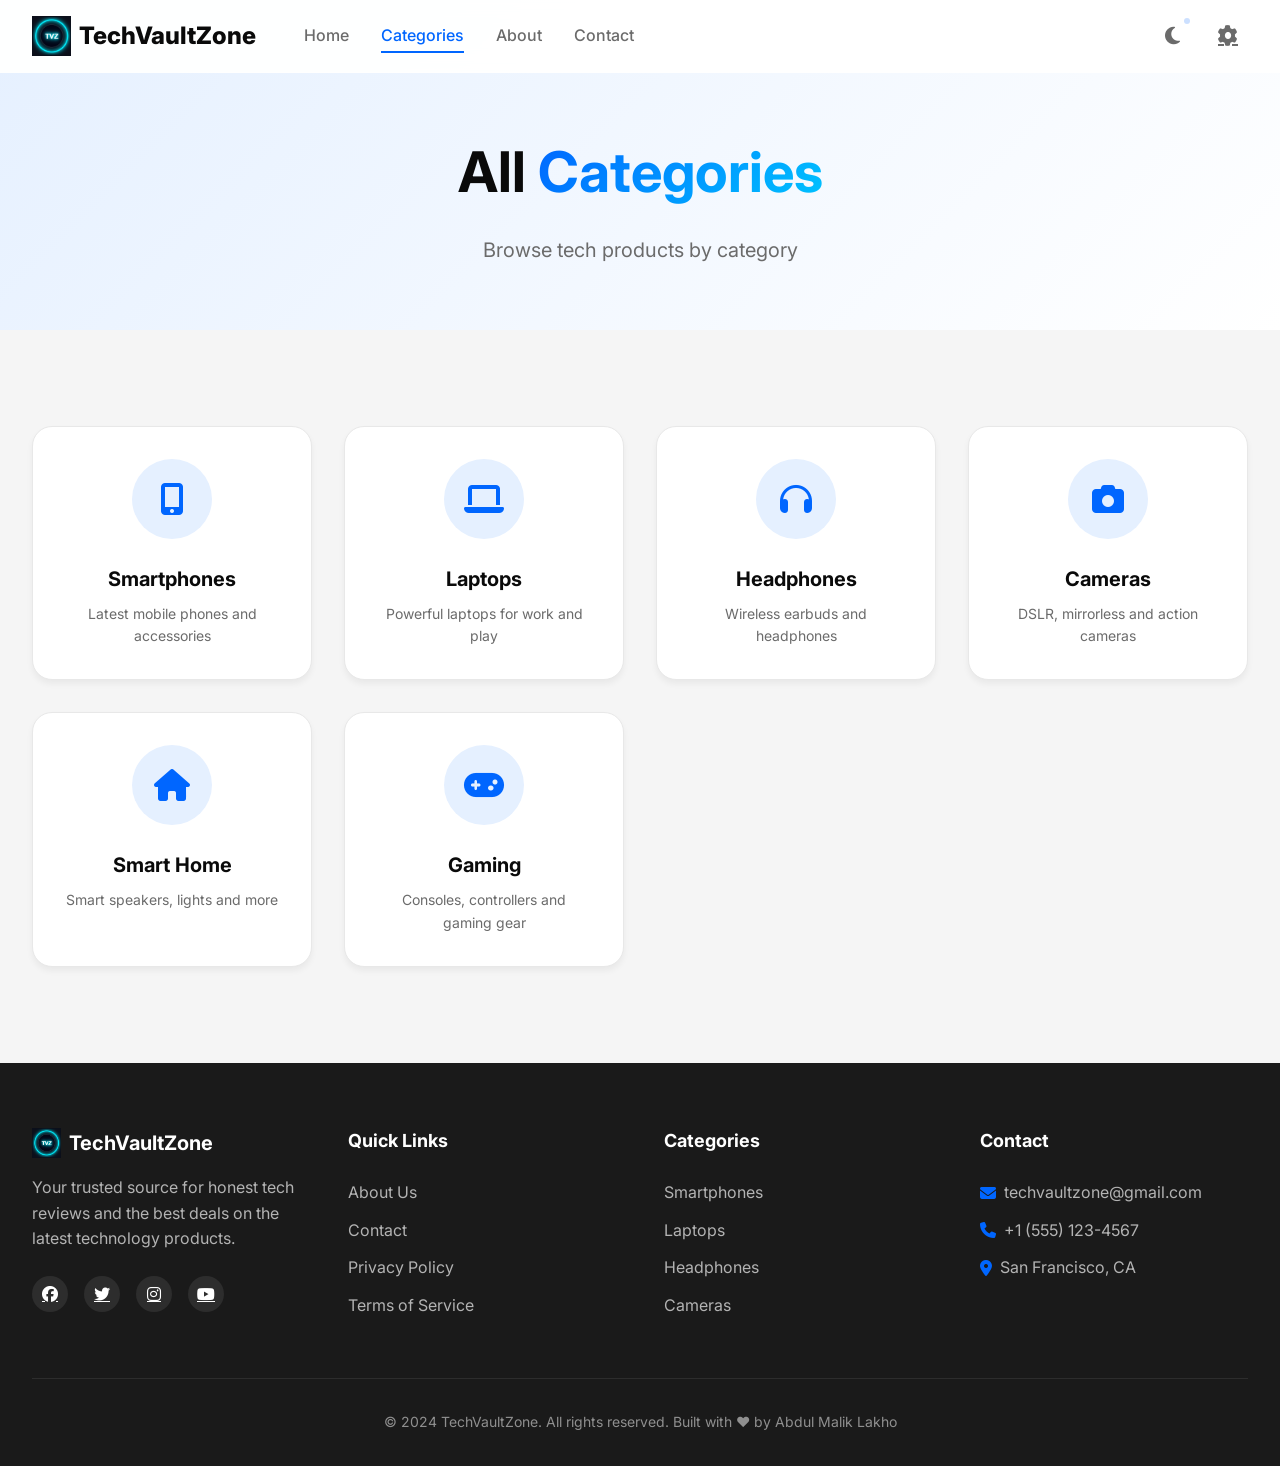
==== categories.html @ f453dc27 "Initial commit - Complete TechVaultZone website" ====
<!DOCTYPE html>
<html lang="en">
<head>
    <meta charset="UTF-8">
    <meta name="viewport" content="width=device-width, initial-scale=1.0">
    <title>All Categories - TechVaultZone</title>
    <link rel="icon" type="image/x-icon" href="images/favicon.ico">
    <link rel="preconnect" href="https://fonts.googleapis.com">
    <link rel="preconnect" href="https://fonts.gstatic.com" crossorigin>
    <link href="https://fonts.googleapis.com/css2?family=Inter:wght@300;400;500;600;700;800&display=swap" rel="stylesheet">
    <link rel="stylesheet" href="https://cdnjs.cloudflare.com/ajax/libs/font-awesome/6.4.0/css/all.min.css">
    <link rel="stylesheet" href="css/style.css">
</head>
<body>
    <nav class="navbar">
        <div class="nav-container">
            <div class="nav-left">
                <a href="index.html" class="logo">
                    <img src="images/logo.png" alt="TechVaultZone Logo" style="height: 40px;">
                    <span>TechVaultZone</span>
                </a>
                <button class="mobile-menu-btn" id="mobileMenuBtn">
                    <i class="fas fa-bars"></i>
                </button>
                <div class="nav-links" id="navLinks">
                    <a href="index.html">Home</a>
                    <a href="categories.html">Categories</a>
                    <a href="about.html">About</a>
                    <a href="contact.html">Contact</a>
                </div>
            </div>
            <div class="nav-right">
                <button class="theme-toggle" id="themeToggle">
                    <i class="fas fa-moon"></i>
                </button>
                <a href="admin/login.html" class="admin-link">
                    <i class="fas fa-cog"></i>
                </a>
            </div>
        </div>
    </nav>

    <section class="page-header">
        <div class="container">
            <h1>All <span class="gradient-text">Categories</span></h1>
            <p>Browse tech products by category</p>
        </div>
    </section>

    <section class="categories">
        <div class="container">
            <div class="category-grid" id="categoryGrid">
                <!-- Categories will be loaded from main.js -->
            </div>
        </div>
    </section>

    <footer class="footer">
        <div class="container">
            <div class="footer-grid">
                <div class="footer-col">
                    <div class="footer-logo">
                        <img src="images/logo.png" alt="TechVaultZone" style="height: 30px;">
                        <span>TechVaultZone</span>
                    </div>
                    <p>Your trusted source for honest tech reviews and the best deals on the latest technology products.</p>
                    <div class="social-links">
                        <a href="#" target="_blank"><i class="fab fa-facebook"></i></a>
                        <a href="#" target="_blank"><i class="fab fa-twitter"></i></a>
                        <a href="#" target="_blank"><i class="fab fa-instagram"></i></a>
                        <a href="#" target="_blank"><i class="fab fa-youtube"></i></a>
                    </div>
                </div>
                <div class="footer-col">
                    <h4>Quick Links</h4>
                    <ul>
                        <li><a href="about.html">About Us</a></li>
                        <li><a href="contact.html">Contact</a></li>
                        <li><a href="privacy.html">Privacy Policy</a></li>
                        <li><a href="terms.html">Terms of Service</a></li>
                    </ul>
                </div>
                <div class="footer-col">
                    <h4>Categories</h4>
                    <ul>
                        <li><a href="category.html?slug=smartphones">Smartphones</a></li>
                        <li><a href="category.html?slug=laptops">Laptops</a></li>
                        <li><a href="category.html?slug=headphones">Headphones</a></li>
                        <li><a href="category.html?slug=cameras">Cameras</a></li>
                    </ul>
                </div>
                <div class="footer-col">
                    <h4>Contact</h4>
                    <ul class="contact-info">
                        <li><i class="fas fa-envelope"></i> techvaultzone@gmail.com</li>
                        <li><i class="fas fa-phone"></i> +1 (555) 123-4567</li>
                        <li><i class="fas fa-map-marker-alt"></i> San Francisco, CA</li>
                    </ul>
                </div>
            </div>
            <div class="footer-bottom">
                <p>&copy; 2024 TechVaultZone. All rights reserved. Built with ❤️ by Abdul Malik Lakho</p>
            </div>
        </div>
    </footer>

    <script src="js/main.js"></script>
</body>
</html>
---- css/style.css ----
:root {
    --primary: #0066FF;
    --primary-dark: #0052CC;
    --primary-light: #E5F0FF;
    --secondary: #00C3FF;
    --dark: #0A0A0A;
    --gray-900: #1A1A1A;
    --gray-800: #2D2D2D;
    --gray-700: #404040;
    --gray-600: #6B6B6B;
    --gray-500: #8F8F8F;
    --gray-400: #B3B3B3;
    --gray-300: #D1D1D1;
    --gray-200: #E8E8E8;
    --gray-100: #F5F5F5;
    --white: #FFFFFF;
    --glass-bg: rgba(255, 255, 255, 0.95);
    --glass-border: rgba(255, 255, 255, 0.2);
    --shadow-sm: 0 4px 6px rgba(0,0,0,0.05);
    --shadow-md: 0 6px 12px rgba(0,0,0,0.1);
    --shadow-lg: 0 15px 25px rgba(0,0,0,0.1);
    --shadow-xl: 0 20px 40px rgba(0,0,0,0.15);
    --transition: all 0.3s cubic-bezier(0.4,0,0.2,1);
    --radius-sm: 4px;
    --radius-md: 8px;
    --radius-lg: 12px;
    --radius-xl: 20px;
    --radius-2xl: 30px;
    --radius-full: 9999px;
    --font-family: 'Inter', sans-serif;
}

[data-theme="dark"] {
    --dark: #FFFFFF;
    --gray-900: #F5F5F5;
    --gray-800: #E0E0E0;
    --gray-700: #CCCCCC;
    --gray-600: #B3B3B3;
    --gray-500: #999999;
    --gray-400: #808080;
    --gray-300: #666666;
    --gray-200: #4D4D4D;
    --gray-100: #333333;
    --white: #1A1A1A;
    --glass-bg: rgba(26,26,26,0.95);
}

* {
    margin: 0;
    padding: 0;
    box-sizing: border-box;
}

body {
    font-family: var(--font-family);
    background: var(--white);
    color: var(--dark);
    line-height: 1.6;
    transition: background-color 0.3s, color 0.3s;
    overflow-x: hidden;
}

.container {
    max-width: 1280px;
    margin: 0 auto;
    padding: 0 2rem;
}

/* Navbar */
.navbar {
    position: fixed;
    top: 0;
    left: 0;
    right: 0;
    background: var(--glass-bg);
    backdrop-filter: blur(10px);
    border-bottom: 1px solid var(--glass-border);
    z-index: 1000;
    padding: 1rem 0;
}

.nav-container {
    max-width: 1280px;
    margin: 0 auto;
    padding: 0 2rem;
    display: flex;
    justify-content: space-between;
    align-items: center;
}

.nav-left {
    display: flex;
    align-items: center;
    gap: 3rem;
}

.logo {
    display: flex;
    align-items: center;
    gap: 0.5rem;
    font-size: 1.5rem;
    font-weight: 800;
    color: var(--dark);
    text-decoration: none;
}

.logo img {
    height: 40px;
    width: auto;
}

.nav-links {
    display: flex;
    gap: 2rem;
}

.nav-links a {
    color: var(--gray-600);
    text-decoration: none;
    font-weight: 500;
    transition: var(--transition);
    position: relative;
}

.nav-links a::after {
    content: '';
    position: absolute;
    bottom: -4px;
    left: 0;
    width: 0;
    height: 2px;
    background: var(--primary);
    transition: var(--transition);
}

.nav-links a:hover,
.nav-links a.active {
    color: var(--primary);
}

.nav-links a:hover::after,
.nav-links a.active::after {
    width: 100%;
}

.nav-right {
    display: flex;
    align-items: center;
    gap: 1rem;
}

.theme-toggle,
.admin-link {
    background: none;
    border: none;
    color: var(--gray-600);
    font-size: 1.25rem;
    cursor: pointer;
    padding: 0.5rem;
    border-radius: 50%;
    transition: var(--transition);
    width: 40px;
    height: 40px;
    display: flex;
    align-items: center;
    justify-content: center;
}

.theme-toggle:hover,
.admin-link:hover {
    background: var(--gray-200);
    color: var(--primary);
}

.mobile-menu-btn {
    display: none;
    background: none;
    border: none;
    color: var(--dark);
    font-size: 1.5rem;
    cursor: pointer;
}

/* Hero Section */
.hero {
    min-height: 100vh;
    display: grid;
    grid-template-columns: 1fr 1fr;
    align-items: center;
    padding: 0 2rem;
    max-width: 1280px;
    margin: 0 auto;
    gap: 4rem;
    padding-top: 80px;
}

.hero-badge {
    display: inline-block;
    padding: 0.5rem 1rem;
    background: var(--primary-light);
    color: var(--primary);
    border-radius: var(--radius-full);
    font-size: 0.875rem;
    font-weight: 600;
    margin-bottom: 2rem;
}

.hero-title {
    font-size: 4rem;
    font-weight: 800;
    line-height: 1.2;
    margin-bottom: 1.5rem;
}

.gradient-text {
    background: linear-gradient(135deg, var(--primary), var(--secondary));
    -webkit-background-clip: text;
    -webkit-text-fill-color: transparent;
    background-clip: text;
}

.hero-subtitle {
    font-size: 1.25rem;
    color: var(--gray-600);
    margin-bottom: 2.5rem;
    max-width: 500px;
}

.hero-buttons {
    display: flex;
    gap: 1rem;
    margin-bottom: 3rem;
}

.btn {
    display: inline-flex;
    align-items: center;
    justify-content: center;
    padding: 0.875rem 2rem;
    border-radius: var(--radius-full);
    font-weight: 600;
    text-decoration: none;
    transition: var(--transition);
    cursor: pointer;
    border: none;
    font-size: 1rem;
}

.btn-primary {
    background: linear-gradient(135deg, var(--primary), var(--secondary));
    color: white;
    box-shadow: 0 10px 20px rgba(0,102,255,0.3);
}

.btn-primary:hover {
    transform: translateY(-2px);
    box-shadow: 0 15px 30px rgba(0,102,255,0.4);
}

.btn-outline {
    background: transparent;
    color: var(--dark);
    border: 2px solid var(--gray-300);
}

.btn-outline:hover {
    border-color: var(--primary);
    color: var(--primary);
}

.hero-stats {
    display: flex;
    gap: 3rem;
}

.stat-item {
    text-align: center;
}

.stat-number {
    display: block;
    font-size: 2rem;
    font-weight: 800;
    color: var(--dark);
}

.stat-label {
    color: var(--gray-600);
    font-size: 0.875rem;
}

.hero-image {
    position: relative;
}

.hero-image img {
    width: 100%;
    border-radius: var(--radius-xl);
    box-shadow: var(--shadow-xl);
}

.floating-card {
    position: absolute;
    background: var(--glass-bg);
    backdrop-filter: blur(10px);
    padding: 0.75rem 1.5rem;
    border-radius: var(--radius-full);
    display: flex;
    align-items: center;
    gap: 0.5rem;
    box-shadow: var(--shadow-lg);
    border: 1px solid var(--glass-border);
    animation: float 3s ease infinite;
}

.floating-card i {
    color: var(--primary);
}

@keyframes float {
    0%,100% { transform: translateY(0); }
    50% { transform: translateY(-10px); }
}

.card-1 {
    top: 20%;
    right: -10%;
}

.card-2 {
    bottom: 20%;
    left: -10%;
    animation-delay: 1.5s;
}

/* Categories Section */
.categories {
    padding: 6rem 0;
    background: var(--gray-100);
}

.section-header {
    text-align: center;
    margin-bottom: 4rem;
}

.section-header h2 {
    font-size: 3rem;
    font-weight: 800;
    margin-bottom: 1rem;
}

.section-header p {
    color: var(--gray-600);
    font-size: 1.125rem;
}

.category-grid {
    display: grid;
    grid-template-columns: repeat(auto-fit, minmax(250px, 1fr));
    gap: 2rem;
}

.category-card {
    background: var(--white);
    border-radius: var(--radius-xl);
    padding: 2rem;
    text-align: center;
    text-decoration: none;
    color: var(--dark);
    transition: var(--transition);
    box-shadow: var(--shadow-sm);
    border: 1px solid var(--gray-200);
}

.category-card:hover {
    transform: translateY(-10px);
    box-shadow: var(--shadow-lg);
}

.category-icon {
    width: 80px;
    height: 80px;
    background: var(--primary-light);
    border-radius: 50%;
    display: flex;
    align-items: center;
    justify-content: center;
    margin: 0 auto 1.5rem;
}

.category-icon i {
    font-size: 2rem;
    color: var(--primary);
}

.category-card h3 {
    font-size: 1.25rem;
    margin-bottom: 0.5rem;
}

.category-card p {
    color: var(--gray-600);
    font-size: 0.875rem;
}

/* Features Section */
.features {
    padding: 6rem 0;
}

.features-grid {
    display: grid;
    grid-template-columns: repeat(auto-fit, minmax(250px, 1fr));
    gap: 2rem;
}

.feature-card {
    text-align: center;
    padding: 2rem;
    border-radius: var(--radius-xl);
    background: var(--white);
    box-shadow: var(--shadow-sm);
    transition: var(--transition);
}

.feature-card:hover {
    transform: translateY(-5px);
    box-shadow: var(--shadow-lg);
}

.feature-card i {
    font-size: 2.5rem;
    color: var(--primary);
    margin-bottom: 1rem;
}

.feature-card h3 {
    font-size: 1.25rem;
    margin-bottom: 0.5rem;
}

.feature-card p {
    color: var(--gray-600);
}

/* About Preview */
.about-preview {
    padding: 6rem 0;
    background: var(--gray-100);
}

.about-grid {
    display: grid;
    grid-template-columns: 1fr 1fr;
    gap: 4rem;
    align-items: center;
}

.about-content h2 {
    font-size: 2.5rem;
    margin-bottom: 1rem;
}

.founder-title {
    color: var(--primary);
    font-weight: 600;
    margin-bottom: 1.5rem;
}

.about-content p {
    color: var(--gray-600);
    margin-bottom: 1rem;
    line-height: 1.8;
}

.about-image img {
    width: 100%;
    border-radius: var(--radius-xl);
    box-shadow: var(--shadow-lg);
}

/* Newsletter */
.newsletter {
    background: linear-gradient(135deg, var(--primary), var(--secondary));
    padding: 6rem 0;
    color: white;
}

.newsletter-content {
    text-align: center;
    max-width: 600px;
    margin: 0 auto;
}

.newsletter-content h2 {
    font-size: 2.5rem;
    margin-bottom: 1rem;
}

.newsletter-content p {
    font-size: 1.125rem;
    margin-bottom: 2rem;
    opacity: 0.9;
}

.newsletter-form {
    display: flex;
    gap: 1rem;
    max-width: 500px;
    margin: 0 auto 1rem;
}

.newsletter-form input {
    flex: 1;
    padding: 1rem 1.5rem;
    border: none;
    border-radius: var(--radius-full);
    font-size: 1rem;
    outline: none;
}

.newsletter-form .btn-primary {
    background: white;
    color: var(--primary);
    box-shadow: none;
}

.newsletter-note {
    font-size: 0.875rem;
    opacity: 0.8;
}

/* Footer */
.footer {
    background: var(--gray-900);
    color: white;
    padding: 4rem 0 2rem;
}

.footer-grid {
    display: grid;
    grid-template-columns: repeat(auto-fit, minmax(200px, 1fr));
    gap: 3rem;
    margin-bottom: 3rem;
}

.footer-logo {
    display: flex;
    align-items: center;
    gap: 0.5rem;
    font-size: 1.25rem;
    font-weight: 700;
    margin-bottom: 1rem;
}

.footer-logo img {
    height: 30px;
    width: auto;
}

.footer-col p {
    color: var(--gray-400);
    margin-bottom: 1.5rem;
}

.footer-col h4 {
    font-size: 1.125rem;
    margin-bottom: 1.5rem;
    color: white;
}

.footer-col ul {
    list-style: none;
}

.footer-col ul li {
    margin-bottom: 0.75rem;
}

.footer-col ul a {
    color: var(--gray-400);
    text-decoration: none;
    transition: var(--transition);
}

.footer-col ul a:hover {
    color: white;
    padding-left: 5px;
}

.social-links {
    display: flex;
    gap: 1rem;
}

.social-links a {
    width: 36px;
    height: 36px;
    background: var(--gray-800);
    border-radius: 50%;
    display: flex;
    align-items: center;
    justify-content: center;
    color: white;
    transition: var(--transition);
}

.social-links a:hover {
    background: var(--primary);
    transform: translateY(-3px);
}

.contact-info li {
    display: flex;
    align-items: center;
    gap: 0.5rem;
    color: var(--gray-400);
}

.contact-info i {
    color: var(--primary);
}

.footer-bottom {
    text-align: center;
    padding-top: 2rem;
    border-top: 1px solid var(--gray-800);
    color: var(--gray-500);
    font-size: 0.875rem;
}

/* Page Header */
.page-header {
    padding: 8rem 0 4rem;
    background: linear-gradient(135deg, var(--primary-light), transparent);
    text-align: center;
}

.page-header h1 {
    font-size: 3.5rem;
    margin-bottom: 1rem;
}

.page-header p {
    font-size: 1.25rem;
    color: var(--gray-600);
    max-width: 600px;
    margin: 0 auto;
}

/* Responsive */
@media (max-width: 1024px) {
    .hero {
        grid-template-columns: 1fr;
        text-align: center;
        gap: 2rem;
    }
    
    .hero-subtitle {
        margin: 0 auto 2.5rem;
    }
    
    .hero-buttons {
        justify-content: center;
    }
    
    .hero-stats {
        justify-content: center;
    }
    
    .about-grid {
        grid-template-columns: 1fr;
    }
}

@media (max-width: 768px) {
    .nav-links {
        display: none;
        position: absolute;
        top: 100%;
        left: 0;
        right: 0;
        background: var(--glass-bg);
        flex-direction: column;
        padding: 1rem;
        gap: 1rem;
        border-bottom: 1px solid var(--glass-border);
    }
    
    .nav-links.active {
        display: flex;
    }
    
    .mobile-menu-btn {
        display: block;
    }
    
    .hero-title {
        font-size: 2.5rem;
    }
    
    .section-header h2 {
        font-size: 2rem;
    }
    
    .floating-card {
        display: none;
    }
    
    .newsletter-form {
        flex-direction: column;
    }
    
    .footer-grid {
        grid-template-columns: 1fr;
        text-align: center;
    }
    
    .social-links {
        justify-content: center;
    }
    
    .contact-info li {
        justify-content: center;
    }
}

@media (max-width: 480px) {
    .hero-buttons {
        flex-direction: column;
    }
    
    .btn {
        width: 100%;
    }
    
    .hero-stats {
        flex-direction: column;
        gap: 1rem;
    }
}
/* Secret Admin Dot */
.theme-toggle {
    position: relative;
}

.secret-dot {
    position: absolute;
    top: 2px;
    right: 2px;
    width: 6px;
    height: 6px;
    background: var(--primary);
    border-radius: 50%;
    opacity: 0.2;
    pointer-events: none;
    transition: opacity 0.3s ease;
}

.theme-toggle:hover .secret-dot {
    opacity: 1;
}

/* Double-click message */
.secret-message {
    position: fixed;
    bottom: 20px;
    left: 50%;
    transform: translateX(-50%);
    background: var(--primary);
    color: white;
    padding: 8px 16px;
    border-radius: 20px;
    font-size: 14px;
    box-shadow: var(--shadow-lg);
    z-index: 10000;
    animation: slideUp 0.3s ease;
}
/* Social Media Colors */
.social-links a.youtube {
    background: #FF0000;
}
.social-links a.youtube:hover {
    background: #CC0000;
}

.social-links a.instagram {
    background: linear-gradient(45deg, #F58529, #DD2A7B, #8134AF, #515BD4);
}
.social-links a.instagram:hover {
    opacity: 0.9;
    transform: translateY(-3px);
}

.social-links a.facebook {
    background: #1877F2;
}
.social-links a.facebook:hover {
    background: #166FE5;
}

.social-links a.pinterest {
    background: #E60023;
}
.social-links a.pinterest:hover {
    background: #BD081C;
}

.social-links a.tiktok {
    background: #000000;
}
.social-links a.tiktok:hover {
    background: #25F4EE;
    color: #000000;
}

/* Amazon Disclosure */
.amazon-disclosure {
    font-size: 12px;
    color: var(--gray-500);
    margin-top: 10px;
    text-align: center;
}

/* Secret Admin Dot */
.theme-toggle {
    position: relative;
}

.secret-dot {
    position: absolute;
    top: 2px;
    right: 2px;
    width: 6px;
    height: 6px;
    background: var(--primary);
    border-radius: 50%;
    opacity: 0.2;
    pointer-events: none;
    transition: opacity 0.3s ease;
}

.theme-toggle:hover .secret-dot {
    opacity: 1;
}

.secret-message {
    position: fixed;
    bottom: 20px;
    left: 50%;
    transform: translateX(-50%);
    background: var(--primary);
    color: white;
    padding: 8px 16px;
    border-radius: 20px;
    font-size: 14px;
    box-shadow: var(--shadow-lg);
    z-index: 10000;
    animation: slideUp 0.3s ease;
}

/* YouTube Section */
.youtube-section {
    padding: 6rem 0;
    background: var(--white);
}

.youtube-card {
    display: grid;
    grid-template-columns: 1fr 1fr;
    gap: 4rem;
    align-items: center;
    background: linear-gradient(135deg, #FF0000, #CC0000);
    border-radius: var(--radius-xl);
    padding: 3rem;
    color: white;
    margin-top: 2rem;
}

.youtube-icon {
    font-size: 4rem;
    margin-bottom: 1rem;
}

.youtube-content h3 {
    font-size: 2rem;
    margin-bottom: 1rem;
}

.youtube-content p {
    color: rgba(255,255,255,0.9);
    margin-bottom: 2rem;
    font-size: 1.1rem;
}

.youtube-stats {
    display: flex;
    gap: 2rem;
    margin-bottom: 2rem;
}

.youtube-stats .stat {
    text-align: center;
}

.youtube-stats .stat-number {
    display: block;
    font-size: 1.5rem;
    font-weight: 700;
    color: white;
}

.youtube-stats .stat-label {
    color: rgba(255,255,255,0.8);
    font-size: 0.875rem;
}

.youtube-btn {
    background: white;
    color: #FF0000;
    font-size: 1.25rem;
    padding: 1rem 2rem;
    margin-bottom: 1rem;
}

.youtube-btn:hover {
    background: #f0f0f0;
    transform: translateY(-2px);
}

.small-text {
    font-size: 0.875rem;
    opacity: 0.8;
}

.youtube-preview img {
    width: 100%;
    border-radius: var(--radius-lg);
    box-shadow: var(--shadow-xl);
}

@media (max-width: 768px) {
    .youtube-card {
        grid-template-columns: 1fr;
        gap: 2rem;
        text-align: center;
    }
    
    .youtube-stats {
        justify-content: center;
    }
}
/* ============================================
   SECRET ADMIN STYLES
   ============================================ */

/* Secret Admin Dot - looks like design element */
.theme-toggle {
    position: relative;
}

.secret-dot {
    position: absolute;
    top: 2px;
    right: 2px;
    width: 6px;
    height: 6px;
    background: var(--primary);
    border-radius: 50%;
    opacity: 0.2;
    pointer-events: none;
    transition: opacity 0.3s ease;
}

.theme-toggle:hover .secret-dot {
    opacity: 1;
}

/* Secret message that appears on double-click */
.secret-message {
    position: fixed;
    bottom: 30px;
    left: 50%;
    transform: translateX(-50%);
    background: var(--primary);
    color: white;
    padding: 10px 20px;
    border-radius: 50px;
    font-size: 14px;
    font-weight: 500;
    box-shadow: 0 10px 20px rgba(0,102,255,0.3);
    z-index: 10000;
    animation: slideUp 0.3s ease, fadeOut 0.3s ease 1.7s forwards;
    border: 1px solid rgba(255,255,255,0.3);
    backdrop-filter: blur(10px);
}

@keyframes slideUp {
    from {
        opacity: 0;
        transform: translate(-50%, 20px);
    }
    to {
        opacity: 1;
        transform: translate(-50%, 0);
    }
}

@keyframes fadeOut {
    to {
        opacity: 0;
        transform: translate(-50%, -10px);
    }
}

/* Make sure theme toggle button has proper cursor */
.theme-toggle {
    cursor: pointer;
}
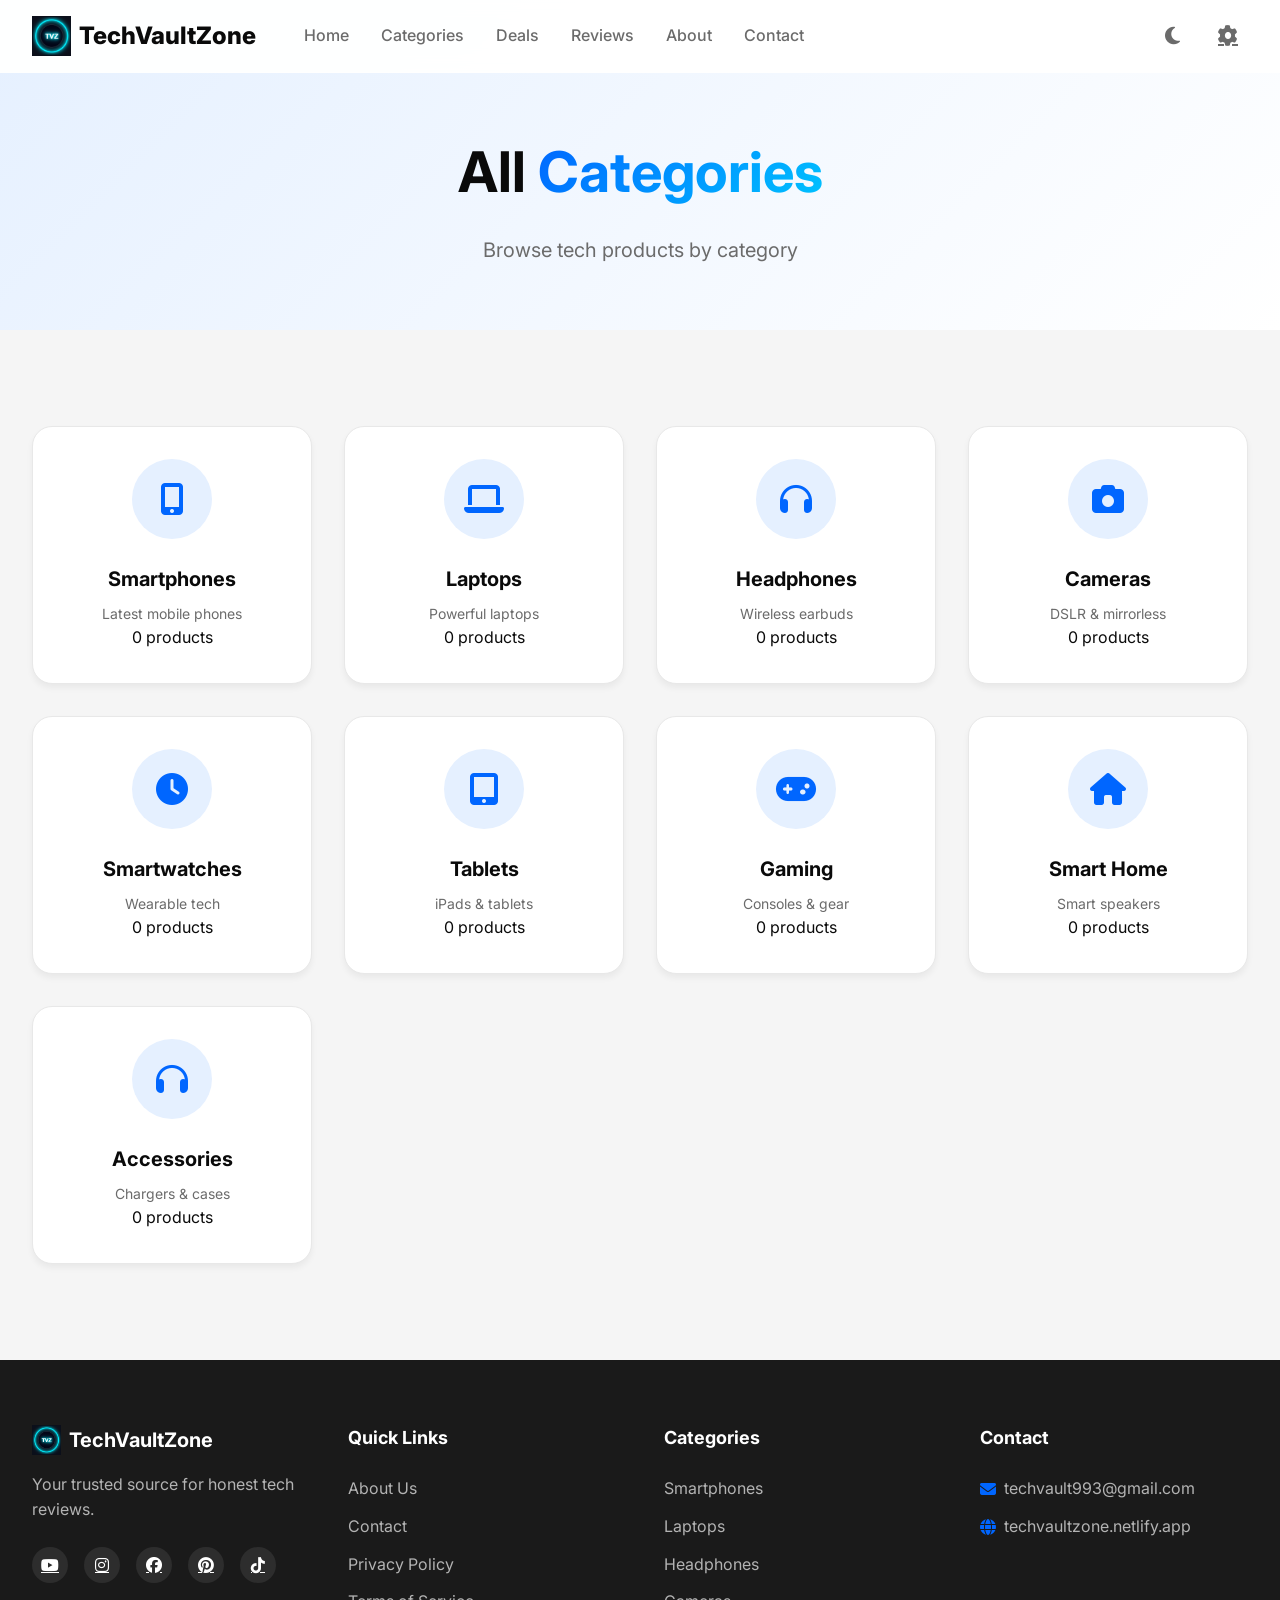
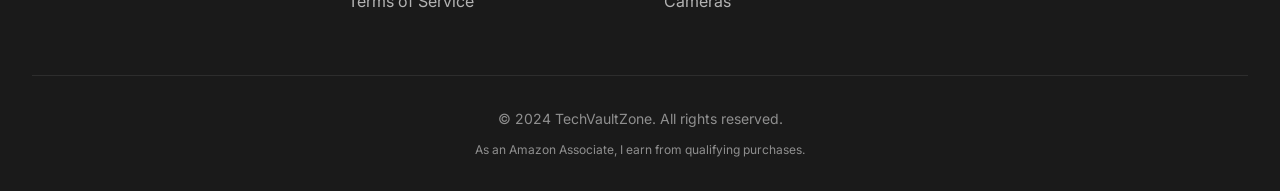
==== commit 08cf457a: "Update categories.html" ====
--- a/categories.html
+++ b/categories.html
@@ -7,7 +7,7 @@
     <link rel="icon" type="image/x-icon" href="images/favicon.ico">
     <link rel="preconnect" href="https://fonts.googleapis.com">
     <link rel="preconnect" href="https://fonts.gstatic.com" crossorigin>
-    <link href="https://fonts.googleapis.com/css2?family=Inter:wght@300;400;500;600;700;800&display=swap" rel="stylesheet">
+    <link href="https://fonts.googleapis.com/css2?family=Inter:wght@300;400;500;600;700;800;900&display=swap" rel="stylesheet">
     <link rel="stylesheet" href="https://cdnjs.cloudflare.com/ajax/libs/font-awesome/6.4.0/css/all.min.css">
     <link rel="stylesheet" href="css/style.css">
 </head>
@@ -25,6 +25,8 @@
                 <div class="nav-links" id="navLinks">
                     <a href="index.html">Home</a>
                     <a href="categories.html">Categories</a>
+                    <a href="deals.html">Deals</a>
+                    <a href="reviews.html">Reviews</a>
                     <a href="about.html">About</a>
                     <a href="contact.html">Contact</a>
                 </div>
@@ -49,9 +51,7 @@
 
     <section class="categories">
         <div class="container">
-            <div class="category-grid" id="categoryGrid">
-                <!-- Categories will be loaded from main.js -->
-            </div>
+            <div class="category-grid" id="categoriesGrid"></div>
         </div>
     </section>
 
@@ -63,12 +63,13 @@
                         <img src="images/logo.png" alt="TechVaultZone" style="height: 30px;">
                         <span>TechVaultZone</span>
                     </div>
-                    <p>Your trusted source for honest tech reviews and the best deals on the latest technology products.</p>
+                    <p>Your trusted source for honest tech reviews.</p>
                     <div class="social-links">
-                        <a href="#" target="_blank"><i class="fab fa-facebook"></i></a>
-                        <a href="#" target="_blank"><i class="fab fa-twitter"></i></a>
-                        <a href="#" target="_blank"><i class="fab fa-instagram"></i></a>
-                        <a href="#" target="_blank"><i class="fab fa-youtube"></i></a>
+                        <a href="https://www.youtube.com/@TechVautZone" target="_blank"><i class="fab fa-youtube"></i></a>
+                        <a href="https://www.instagram.com/techv_ault/?hl=en" target="_blank"><i class="fab fa-instagram"></i></a>
+                        <a href="https://www.facebook.com/profile.php?id=61585092247422" target="_blank"><i class="fab fa-facebook"></i></a>
+                        <a href="https://www.pinterest.com/techvaultzone" target="_blank"><i class="fab fa-pinterest"></i></a>
+                        <a href="https://www.tiktok.com/@techvaultzone" target="_blank"><i class="fab fa-tiktok"></i></a>
                     </div>
                 </div>
                 <div class="footer-col">
@@ -92,18 +93,69 @@
                 <div class="footer-col">
                     <h4>Contact</h4>
                     <ul class="contact-info">
-                        <li><i class="fas fa-envelope"></i> techvaultzone@gmail.com</li>
-                        <li><i class="fas fa-phone"></i> +1 (555) 123-4567</li>
-                        <li><i class="fas fa-map-marker-alt"></i> San Francisco, CA</li>
+                        <li><i class="fas fa-envelope"></i> techvault993@gmail.com</li>
+                        <li><i class="fas fa-globe"></i> techvaultzone.netlify.app</li>
                     </ul>
                 </div>
             </div>
             <div class="footer-bottom">
-                <p>&copy; 2024 TechVaultZone. All rights reserved. Built with ❤️ by Abdul Malik Lakho</p>
+                <p>&copy; 2024 TechVaultZone. All rights reserved.</p>
+                <p class="amazon-disclosure">As an Amazon Associate, I earn from qualifying purchases.</p>
             </div>
         </div>
     </footer>
 
-    <script src="js/main.js"></script>
+    <script>
+        const categories = [
+            { name: 'Smartphones', slug: 'smartphones', icon: 'fa-mobile-alt', desc: 'Latest mobile phones' },
+            { name: 'Laptops', slug: 'laptops', icon: 'fa-laptop', desc: 'Powerful laptops' },
+            { name: 'Headphones', slug: 'headphones', icon: 'fa-headphones', desc: 'Wireless earbuds' },
+            { name: 'Cameras', slug: 'cameras', icon: 'fa-camera', desc: 'DSLR & mirrorless' },
+            { name: 'Smartwatches', slug: 'smartwatches', icon: 'fa-clock', desc: 'Wearable tech' },
+            { name: 'Tablets', slug: 'tablets', icon: 'fa-tablet-alt', desc: 'iPads & tablets' },
+            { name: 'Gaming', slug: 'gaming', icon: 'fa-gamepad', desc: 'Consoles & gear' },
+            { name: 'Smart Home', slug: 'smart-home', icon: 'fa-home', desc: 'Smart speakers' },
+            { name: 'Accessories', slug: 'accessories', icon: 'fa-headphones', desc: 'Chargers & cases' }
+        ];
+        
+        function loadCategories() {
+            const grid = document.getElementById('categoriesGrid');
+            const products = JSON.parse(localStorage.getItem('products') || '[]');
+            
+            grid.innerHTML = categories.map(cat => {
+                const count = products.filter(p => p.category === cat.slug).length;
+                return `
+                    <a href="category.html?slug=${cat.slug}" class="category-card">
+                        <div class="category-icon">
+                            <i class="fas ${cat.icon}"></i>
+                        </div>
+                        <h3>${cat.name}</h3>
+                        <p>${cat.desc}</p>
+                        <span class="category-count">${count} products</span>
+                    </a>
+                `;
+            }).join('');
+        }
+        
+        function initTheme() {
+            const themeToggle = document.getElementById('themeToggle');
+            const savedTheme = localStorage.getItem('theme') || 'light';
+            document.documentElement.setAttribute('data-theme', savedTheme);
+            themeToggle.innerHTML = savedTheme === 'light' ? '<i class="fas fa-moon"></i>' : '<i class="fas fa-sun"></i>';
+            
+            themeToggle.addEventListener('click', () => {
+                const current = document.documentElement.getAttribute('data-theme');
+                const next = current === 'light' ? 'dark' : 'light';
+                document.documentElement.setAttribute('data-theme', next);
+                localStorage.setItem('theme', next);
+                themeToggle.innerHTML = next === 'light' ? '<i class="fas fa-moon"></i>' : '<i class="fas fa-sun"></i>';
+            });
+        }
+        
+        document.addEventListener('DOMContentLoaded', function() {
+            loadCategories();
+            initTheme();
+        });
+    </script>
 </body>
-</html>+</html>
